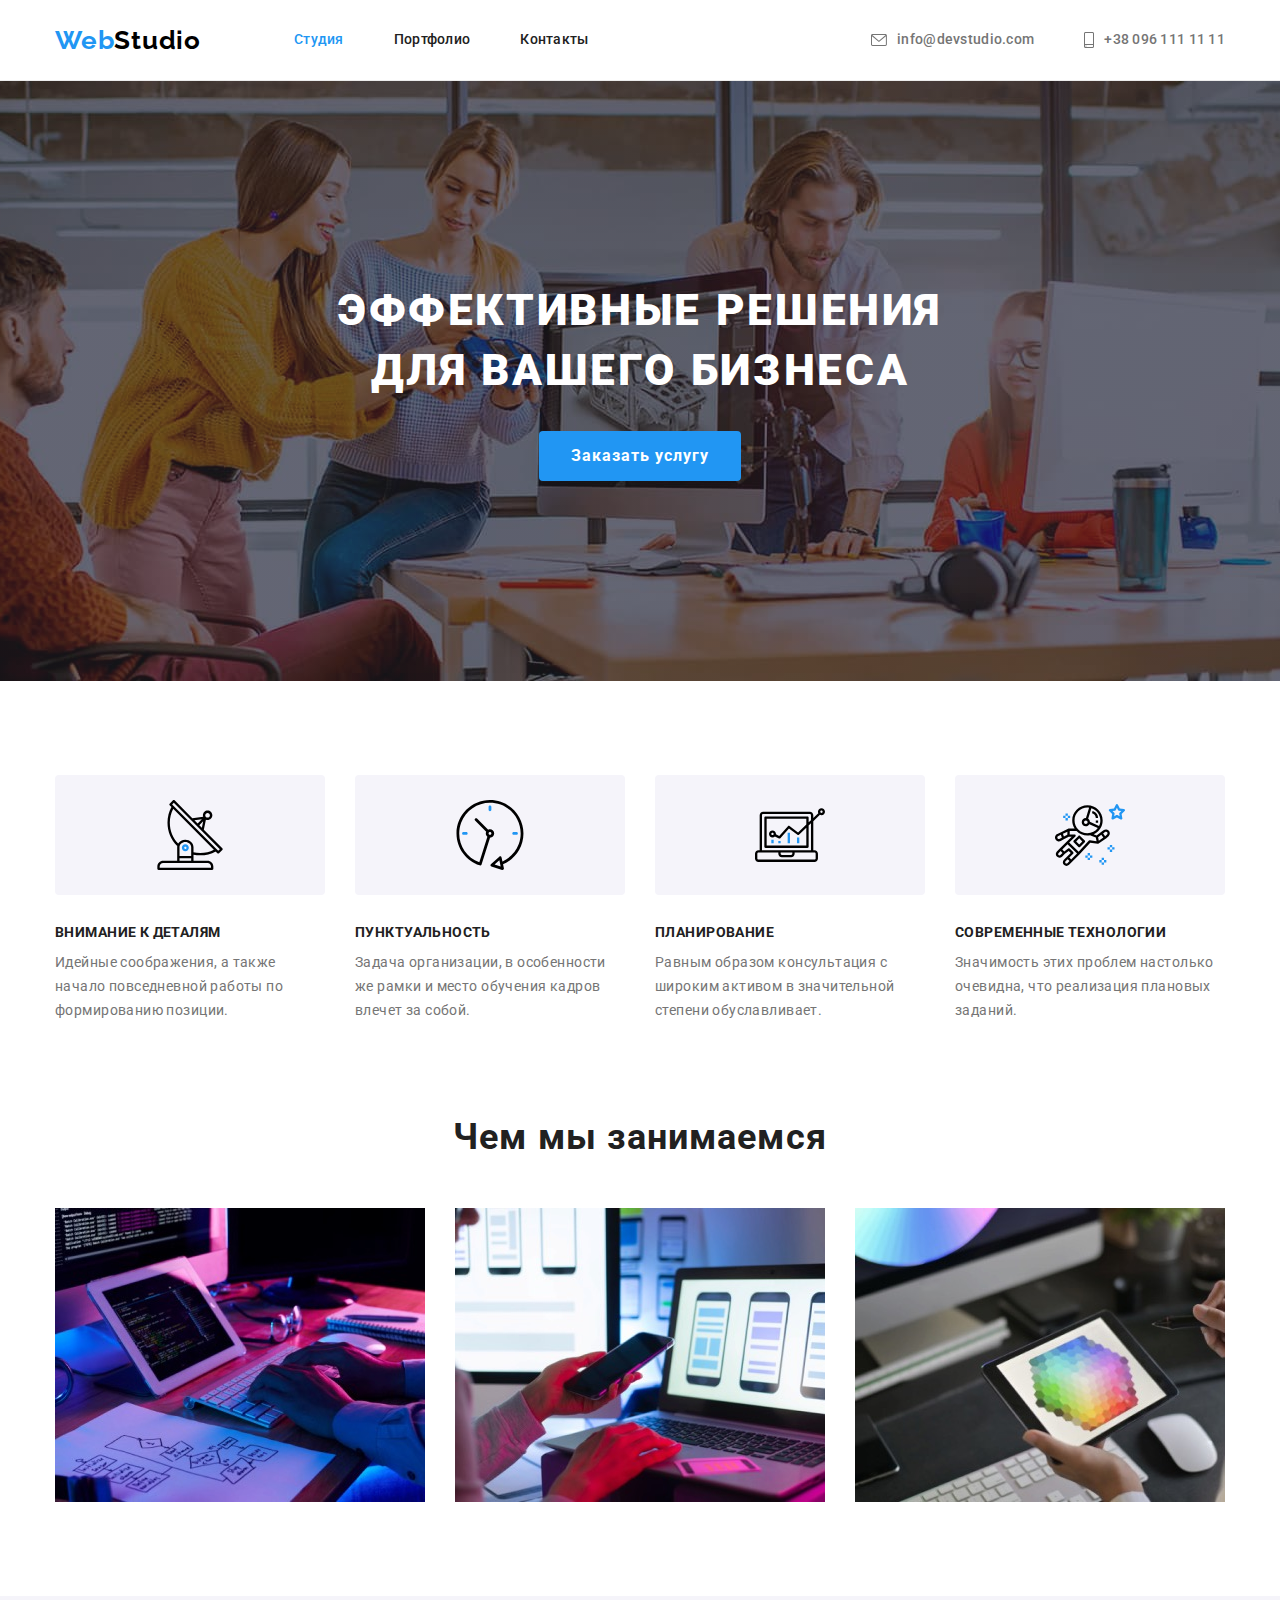
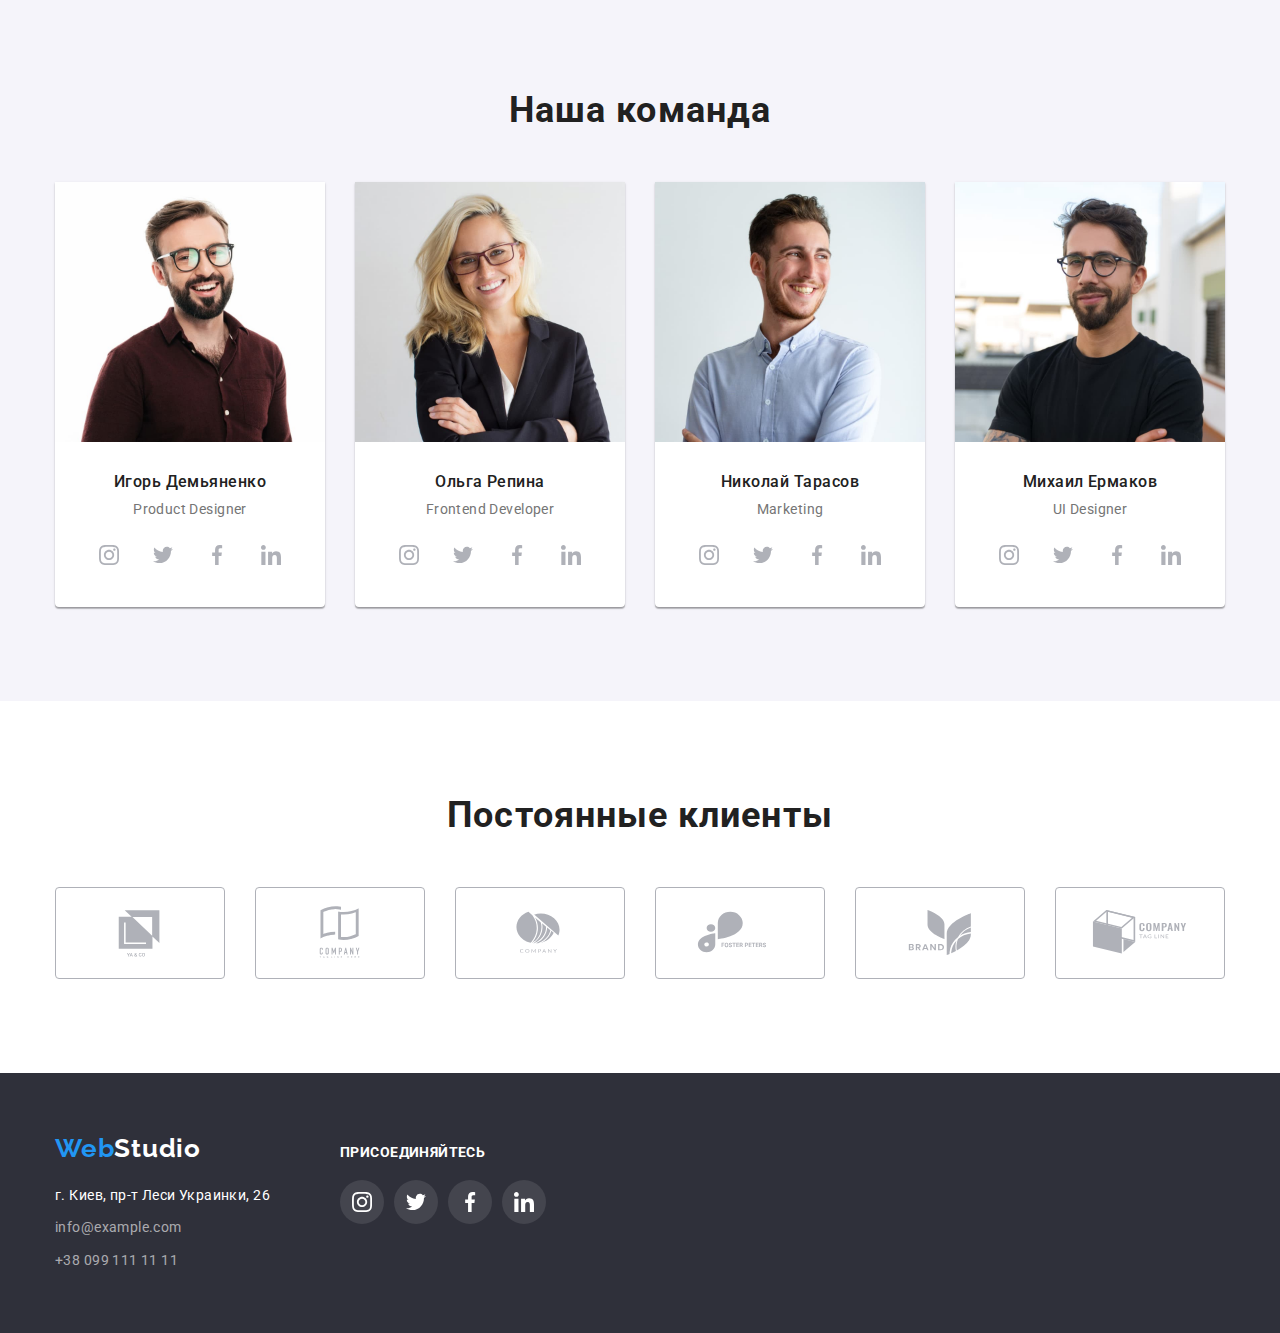
==== index.html @ 05c2cf65 "Initial commit" ====
<!DOCTYPE html>
<html lang="ru">
  <head>
    <meta charset="UTF-8" />
    <meta http-equiv="X-UA-Compatible" content="IE=edge" />
    <meta name="viewport" content="width=device-width, initial-scale=1.0" />
    <title>WebStudio</title>

    <!-- Fonts start -->
    <link
      href="https://fonts.googleapis.com/css2?family=Raleway:wght@700&family=Roboto:wght@400;500;700;900&display=swap"
      rel="stylesheet"
    />
    <!-- Fonts end -->

    <!-- Normalize styles start -->
    <link
      rel="stylesheet"
      href="https://cdn.jsdelivr.net/npm/modern-normalize@1.1.0/modern-normalize.min.css"
    />
    <!-- Normalize styles end -->

    <!-- Custom styles start -->
    <link rel="stylesheet" href="./css/styles.css" />
    <!-- custom styles end -->
  </head>

  <body>
    <!--Nav menu -->

    <header class="header-underline">
      <div class="container main-nav">
        <nav class="nav">
          <a href="./" class="logo link"> <span class="logo accent">Web</span>Studio</a>
          <ul class="menu">
            <li class="list">
              <a class="nav link current" href="./index.html"> Студия</a>
            </li>
            <li class="list">
              <a class="nav link" href="./portfolio.html">Портфолио</a>
            </li>
            <li class="list">
              <a class="nav link" href="">Контакты</a>
            </li>
          </ul>
        </nav>
        <ul class="contacts">
          <li class="list item">
            <a class="contact link" href="mailto:info@devstudio.com">
              <svg class="contact-btn-icon" width="16px" height="12px">
                <use href="./images/icons.svg#icon-envelope"></use>
              </svg>
              info@devstudio.com</a
            >
          </li>

          <li class="list item">
            <a class="contact link" href="tel:+380961111111">
              <svg class="contact-btn-icon" width="10px" height="16px">
                <use href="./images/icons.svg#icon-smartphone"></use>
              </svg>
              +38 096 111 11 11</a
            >
          </li>
        </ul>
      </div>
    </header>
    <main>
      <!-- Hero -->

      <section class="hero-section">
        <div class="container hero">
          <h1 class="hero-title">
            Эффективные решения
            <br />
            для вашего бизнеса
          </h1>
          <button class="button primary hero-btn" type="button">Заказать услугу</button>
        </div>
      </section>

      <!-- Testimonials -->

      <section class="section">
        <div class="container">
          <h2 class="visually-hidden">Преимущества</h2>
          <ul class="testimonials">
            <li class="list testimonial-item">
              <div class="testimonial-icon-wrap">
                <svg class="testimonial-icon" width="70" height="70">
                  <use href="./images/icons.svg#icon-antenna"></use>
                </svg>
              </div>
              <h3 class="section-subtitle testimonial">Внимание к деталям</h3>
              <p class="testimonial-text">
                Идейные соображения, а также начало повседневной работы по формированию позиции.
              </p>
            </li>
            <li class="list testimonial-item">
              <div class="testimonial-icon-wrap">
                <svg class="testimonial-icon" width="70" height="70">
                  <use href="./images/icons.svg#icon-clock"></use>
                </svg>
              </div>
              <h3 class="section-subtitle testimonial">Пунктуальность</h3>
              <p class="testimonial-text">
                Задача организации, в особенности же рамки и место обучения кадров влечет за собой.
              </p>
            </li>
            <li class="list testimonial-item">
              <div class="testimonial-icon-wrap">
                <svg class="testimonial-icon" width="70" height="70">
                  <use href="./images/icons.svg#icon-diagram"></use>
                </svg>
              </div>
              <h3 class="section-subtitle testimonial">Планирование</h3>
              <p class="testimonial-text">
                Равным образом консультация с широким активом в значительной степени обуславливает.
              </p>
            </li>
            <li class="list testimonial-item">
              <div class="testimonial-icon-wrap">
                <svg class="testimonial-icon" width="70" height="70">
                  <use href="./images/icons.svg#icon-astronaut"></use>
                </svg>
              </div>
              <h3 class="section-subtitle testimonial">Современные технологии</h3>
              <p class="testimonial-text">
                Значимость этих проблем настолько очевидна, что реализация плановых заданий.
              </p>
            </li>
          </ul>
        </div>
      </section>

      <!-- About -->

      <section class="section section-about">
        <div class="container">
          <h2 class="section-title">Чем мы занимаемся</h2>
          <ul class="about-grid">
            <li class="list item">
              <img src="./images/box_1.jpg" alt="Изображение" width="370" />
            </li>
            <li class="list item">
              <img src="./images/box_2.jpg" alt="Изображение" width="370" />
            </li>
            <li class="list item">
              <img src="./images/box_3.jpg" alt="Изображение" width="370" />
            </li>
          </ul>
        </div>
      </section>

      <!-- Our team -->

      <section class="section sec-bg team">
        <div class="container">
          <h2 class="section-title">Наша команда</h2>
          <ul class="team-grid">
            <li class="list team-card item">
              <img class="team-photo" src="./images/photo1.jpg" alt="Фото" width="270" />
              <div class="team-descr-wrap">
                <h3 class="section-subtitle team">Игорь Демьяненко</h3>
                <p class="team-descr">Product Designer</p>
                <ul class="team-icon-set">
                  <li class="team-social-item list">
                    <a class="team-social-link link" href="#">
                      <svg class="team-social-icon" width="20" height="20">
                        <use href="./images/icons.svg#icon-instagram"></use>
                      </svg>
                    </a>
                  </li>
                  <li class="team-social-item list">
                    <a class="team-social-link link" href="#">
                      <svg class="team-social-icon" width="20" height="20">
                        <use href="./images/icons.svg#icon-twitter"></use>
                      </svg>
                    </a>
                  </li>
                  <li class="team-social-item list">
                    <a class="team-social-link link" href="#">
                      <svg class="team-social-icon" width="20" height="20">
                        <use href="./images/icons.svg#icon-facebook"></use>
                      </svg>
                    </a>
                  </li>
                  <li class="team-social-item list">
                    <a class="team-social-link link" href="#">
                      <svg class="team-social-icon" width="20" height="20">
                        <use href="./images/icons.svg#icon-linkedin"></use>
                      </svg>
                    </a>
                  </li>
                </ul>
              </div>
            </li>
            <li class="list team-card item">
              <img class="team-photo" src="./images/photo2.jpg" alt="Фото" width="270" />
              <div class="team-descr-wrap">
                <h3 class="section-subtitle team">Ольга Репина</h3>
                <p class="team-descr">Frontend Developer</p>
                <ul class="team-icon-set">
                  <li class="team-social-item list">
                    <a class="team-social-link link" href="#">
                      <svg class="team-social-icon" width="20" height="20">
                        <use href="./images/icons.svg#icon-instagram"></use>
                      </svg>
                    </a>
                  </li>
                  <li class="team-social-item list">
                    <a class="team-social-link link" href="#">
                      <svg class="team-social-icon" width="20" height="20">
                        <use href="./images/icons.svg#icon-twitter"></use>
                      </svg>
                    </a>
                  </li>
                  <li class="team-social-item list">
                    <a class="team-social-link link" href="#">
                      <svg class="team-social-icon" width="20" height="20">
                        <use href="./images/icons.svg#icon-facebook"></use>
                      </svg>
                    </a>
                  </li>
                  <li class="team-social-item list">
                    <a class="team-social-link link" href="#">
                      <svg class="team-social-icon" width="20" height="20">
                        <use href="./images/icons.svg#icon-linkedin"></use>
                      </svg>
                    </a>
                  </li>
                </ul>
              </div>
            </li>
            <li class="list team-card item">
              <img class="team-photo" src="./images/photo3.jpg" alt="Фото" width="270" />
              <div class="team-descr-wrap">
                <h3 class="section-subtitle team">Николай Тарасов</h3>
                <p class="team-descr">Marketing</p>
                <ul class="team-icon-set">
                  <li class="team-social-item list">
                    <a class="team-social-link link" href="#">
                      <svg class="team-social-icon" width="20" height="20">
                        <use href="./images/icons.svg#icon-instagram"></use>
                      </svg>
                    </a>
                  </li>
                  <li class="team-social-item list">
                    <a class="team-social-link link" href="#">
                      <svg class="team-social-icon" width="20" height="20">
                        <use href="./images/icons.svg#icon-twitter"></use>
                      </svg>
                    </a>
                  </li>
                  <li class="team-social-item list">
                    <a class="team-social-link link" href="#">
                      <svg class="team-social-icon" width="20" height="20">
                        <use href="./images/icons.svg#icon-facebook"></use>
                      </svg>
                    </a>
                  </li>
                  <li class="team-social-item list">
                    <a class="team-social-link link" href="#">
                      <svg class="team-social-icon" width="20" height="20">
                        <use href="./images/icons.svg#icon-linkedin"></use>
                      </svg>
                    </a>
                  </li>
                </ul>
              </div>
            </li>
            <li class="list team-card item">
              <img class="team-photo" src="./images/photo4.jpg" alt="Фото" width="270" />
              <div class="team-descr-wrap">
                <h3 class="section-subtitle team">Михаил Ермаков</h3>
                <p class="team-descr">UI Designer</p>
                <ul class="team-icon-set">
                  <li class="team-social-item list">
                    <a class="team-social-link link" href="#">
                      <svg class="team-social-icon" width="20" height="20">
                        <use href="./images/icons.svg#icon-instagram"></use>
                      </svg>
                    </a>
                  </li>
                  <li class="team-social-item list">
                    <a class="team-social-link link" href="#">
                      <svg class="team-social-icon" width="20" height="20">
                        <use href="./images/icons.svg#icon-twitter"></use>
                      </svg>
                    </a>
                  </li>
                  <li class="team-social-item list">
                    <a class="team-social-link link" href="#">
                      <svg class="team-social-icon" width="20" height="20">
                        <use href="./images/icons.svg#icon-facebook"></use>
                      </svg>
                    </a>
                  </li>
                  <li class="team-social-item list">
                    <a class="team-social-link link" href="#">
                      <svg class="team-social-icon" width="20" height="20">
                        <use href="./images/icons.svg#icon-linkedin"></use>
                      </svg>
                    </a>
                  </li>
                </ul>
              </div>
            </li>
          </ul>
        </div>
      </section>
      <!-- Clients -->

      <section class="section">
        <div class="container">
          <h2 class="section-title">Постоянные клиенты</h2>
          <!-- <div class="clients-icon-set"> -->
          <ul class="clients-icon-set">
            <li class="client-card list">
              <a href="" class="client-card-link">
                <svg class="client-icon" width="106" height="60">
                  <use href="./images/icons.svg#icon-logo1"></use>
                </svg>
              </a>
            </li>
            <li class="client-card list">
              <a href="" class="client-card-link">
                <svg class="client-icon" width="106" height="60">
                  <use href="./images/icons.svg#icon-logo2"></use>
                </svg>
              </a>
            </li>
            <li class="client-card list">
              <a href="" class="client-card-link">
                <svg class="client-icon" width="106" height="60">
                  <use href="./images/icons.svg#icon-logo3"></use>
                </svg>
              </a>
            </li>
            <li class="client-card list">
              <a href="" class="client-card-link">
                <svg class="client-icon" width="106" height="60">
                  <use href="./images/icons.svg#icon-logo4"></use>
                </svg>
              </a>
            </li>
            <li class="client-card list">
              <a href="" class="client-card-link">
                <svg class="client-icon" width="106" height="60">
                  <use href="./images/icons.svg#icon-logo5"></use>
                </svg>
              </a>
            </li>
            <li class="client-card list">
              <a href="" class="client-card-link">
                <svg class="client-icon" width="106" height="60">
                  <use href="./images/icons.svg#icon-logo6"></use>
                </svg>
              </a>
            </li>
          </ul>
          <!-- </div> -->
        </div>
      </section>
    </main>

    <!-- Footer -->

    <footer class="footer">
      <div class="container">
        <div class="footer-wrap">
          <div class="footer-logo-column">
            <a class="logo-footer link" href="./"> <span class="logo accent">Web</span>Studio </a>
            <div>
              <address class="address">г. Киев, пр-т Леси Украинки, 26</address>
              <address>
                <a class="footer-contact link" href="mailto:info@example.com">info@example.com</a>
                <a class="footer-contact link" href="tel:+380991111111">+38 099 111 11 11</a>
              </address>
            </div>
          </div>
          <div>
            <h2 class="social-icon-title">присоединяйтесь</h2>
            <ul class="footer-social-icon-set">
              <li class="footer-social-item list">
                <a class="footer-social-link link" href="">
                  <svg class="footer-social-icon" width="20" height="20">
                    <use href="./images/icons.svg#icon-instagram"></use>
                  </svg>
                </a>
              </li>
              <li class="footer-social-item list">
                <a class="footer-social-link link" href="">
                  <svg class="footer-social-icon" width="20" height="20">
                    <use href="./images/icons.svg#icon-twitter"></use>
                  </svg>
                </a>
              </li>
              <li class="footer-social-item list">
                <a class="footer-social-link link" href="">
                  <svg class="footer-social-icon" width="20" height="20">
                    <use href="./images/icons.svg#icon-facebook"></use>
                  </svg>
                </a>
              </li>
              <li class="footer-social-item list">
                <a class="footer-social-link link" href="">
                  <svg class="footer-social-icon" width="20" height="20">
                    <use href="./images/icons.svg#icon-linkedin"></use>
                  </svg>
                </a>
              </li>
            </ul>
          </div>
        </div>
      </div>
    </footer>
  </body>
</html>
---- css/styles.css ----
/* Палитра шпаргалка

Основной цвет фона #FFFFFF
Дополнительный цвет фона #F5F4FA
Цвет футера #2F303A
Основной цвет текста #757575
Цвет заголовков #212121
Акцентный цвет #2196F3
Белый цвет текста #FFFFFF
Белый цвет с прозрачностью rgba(255, 255, 255, 0.6) 
Радиус скругления углов 4px

Fonts
font-family: 'Raleway';
font-style: normal;
font-weight: 700;

font-family: 'Roboto';
font-style: normal;
font-weight: 400;
font-weight: 500;
font-weight: 700;
font-weight: 900;
 */

:root {
  --main-bg-color: #ffffff;
  --add-bg-color: #f5f4fa;
  --main-text-color: #757575;
  --title-color: #212121;
  --accent-color: #2196f3;
  --white-text-color: #ffffff;
  --white-transparent-text-color: rgba(255, 255, 255, 0.6);
  --border-radius: 4px;
  --footer-bg-color: #2f303a;
  --hero-btn-cl: #188ce8;
  --black-logo-color: #000000;
  --header-underline-cl: #ececec;
  --border-card-cl: #eeeeee;
  --border-client-cl: #afb1b8;
}

/* RESET Start */

h1,
h2,
h3,
h4,
h5,
h6 {
  margin: 0;
  padding: 0;
}

p {
  margin: 0;
  padding: 0;
}

ul {
  margin: 0;
  padding: 0;
}

img {
  display: block;
  max-width: 100%;
  height: auto;
}

/* RESET end */

/* COMMON STYLES start*/

body {
  background-color: var(--main-bg-color);
  color: var(--main-text-color);
  font-family: Roboto, sans-serif;
  font-style: normal;
  font-size: 14px;
  letter-spacing: 0.03em;
}

.list {
  list-style: none;
}

.link {
  text-decoration: none;
}

.section {
  padding: 94px 0 94px 0;
}

.container {
  width: 1200px;
  padding-left: 15px;
  padding-right: 15px;
  margin-left: auto;
  margin-right: auto;
  /* outline: 2px solid teal; */
}

.button {
  font-family: inherit;
  border-radius: var(--border-radius);
  cursor: pointer;
  font-weight: 700;
  font-size: 16px;
  line-height: 1.88;
  letter-spacing: 0.06em;
}

.button.primary {
  background-color: var(--accent-color);
  color: var(--white-text-color);
  border: none;
  padding: 10px 32px 10px 32px;
}

.button.secondary {
  background-color: var(--main-bg-color);
  color: var(--accent-color);
  border-color: var(--accent-color);
}

.section-title {
  margin-bottom: 50px;

  color: var(--title-color);
  font-weight: 700;
  font-size: 36px;
  line-height: 1.17x;
  text-align: center;
  letter-spacing: 0.03em;
}

.section-subtitle {
  color: var(--title-color);
  font-weight: 700;
  font-size: 14px;
  line-height: 1.14;
  letter-spacing: 0.03em;
}

.visually-hidden {
  position: absolute;
  width: 1px;
  height: 1px;
  margin: -1px;
  border: 0;
  padding: 0;
  white-space: nowrap;
  clip-path: inset(100%);
  clip: rect(0 0 0 0);
  overflow: hidden;
}

/* COMMON STYLES end*/

/* NAV MENU  start */

.header-underline {
  border-bottom: 1px solid var(--header-underline-cl);
}

.main-nav {
  display: flex;
  align-items: center;
}

.logo {
  color: var(--black-logo-color);
  font-family: 'Raleway';
  font-style: normal;
  font-weight: 700;
  font-size: 26px;
  line-height: 1.19;
  letter-spacing: 0.03em;
}

.logo.accent {
  color: var(--accent-color);
}

.logo-footer {
  color: var(--white-text-color);
  font-family: 'Raleway';
  font-style: normal;
  font-weight: 700;
  font-size: 26px;
  line-height: 1.19;
  letter-spacing: 0.03em;
}

.nav {
  display: flex;
  align-items: center;
}

.menu {
  display: flex;
  margin: 0;
  padding-inline-start: 0;
  margin-left: 93px;
}

.nav.link {
  color: var(--title-color);
  font-weight: 500;
  font-size: 14px;
  line-height: 1.14;
  letter-spacing: 0.02em;
}

.link.current {
  color: var(--accent-color);
}

.menu .list:not(:last-child) {
  margin-right: 50px;
}

.nav.link {
  display: block;
  padding-top: 32px;
  padding-bottom: 32px;
}

.nav.link:hover,
.nav.link:focus {
  color: var(--accent-color);
}

.contacts {
  display: flex;
  margin-left: auto;

  font-weight: 500;
  font-size: 14px;
  line-height: 1.14;
  letter-spacing: 0.02em;
}

.contacts .list + .list {
  margin-left: 50px;
}

.contact {
  display: flex;
  align-items: center;
  color: var(--main-text-color);
}

.contact-btn-icon {
  margin-right: 10px;
  fill: currentColor;
}

.contact:hover,
.contact:focus {
  color: var(--accent-color);
}

.contact:hover .contact-btn-icon,
.contact:focus .contact-btn-icon {
  fill: var(--accent-color);
}

/* NAV MENU  end */

/*HERO start */

.hero-section {
  padding: 200px 0;
  max-width: 1600px;
  height: 600px;
  margin-left: auto;
  margin-right: auto;
  background-color: var(--main-text-color);
  background-image: linear-gradient(to right, rgba(47, 48, 58, 0.4), rgba(47, 48, 58, 0.4)),
    url('../images/bg-img.jpg');
  background-repeat: no-repeat;
  background-position: center;
  background-size: cover;
}

.container.hero {
  text-align: center;
}

.hero-title {
  margin-top: 0;
  margin-bottom: 30px;

  color: var(--white-text-color);
  font-weight: 900;
  font-size: 44px;
  line-height: 1.36;
  text-align: center;
  letter-spacing: 0.06em;
  text-transform: uppercase;
}

.hero-btn:hover,
.hero-btn:focus {
  background-color: var(--hero-btn-cl);
}

/*HERO end */

/* TESTIMONIALS start*/
.testimonials {
  display: flex;
  margin-right: -30px;
}

.testimonial-item {
  flex-basis: calc(100% / 4 - 30px);
}

.testimonial-item:not(:last-child) {
  margin-right: 30px;
}

.testimonial-icon-wrap {
  display: flex;
  align-items: center;
  height: 120px;
  margin-bottom: 30px;
  background-color: var(--add-bg-color);
  border-radius: var(--border-radius);
}

.testimonial-icon {
  width: 270px;
}

.section-subtitle.testimonial {
  margin-bottom: 10px;
  text-transform: uppercase;
}

.testimonial-text {
  line-height: 1.71;
}

/* TESTIMONIALS end*/

/* ABOUT start*/

.section-about {
  padding-top: 0;
}

.about-grid {
  display: flex;
}

.about-grid .item:not(:last-child) {
  margin-right: 30px;
}
/* ABOUT end*/

/* OUR TEAM tart*/

.team-grid {
  display: flex;
  justify-content: space-between;
}

.sec-bg {
  background-color: var(--add-bg-color);
}

.team-card {
  background-color: var(--main-bg-color);
  box-shadow: 0px 1px 3px rgba(0, 0, 0, 0.12), 0px 1px 1px rgba(0, 0, 0, 0.14),
    0px 2px 1px rgba(0, 0, 0, 0.2);
  border-radius: 0px 0px 4px 4px;
}

.section-subtitle.team {
  margin-bottom: 10px;

  font-weight: 500;
  font-size: 16px;
  line-height: 1.19;
  text-align: center;
  letter-spacing: 0.03em;
}

.team-descr {
  line-height: 1.19;
  text-align: center;
  margin-bottom: 16px;
}

.team-descr-wrap {
  padding-top: 30px;
  padding-bottom: 30px;
}

.team-icon-set {
  display: flex;
  flex-direction: row;
  justify-content: center;
}

.team-social-link {
  display: flex;
  align-items: center;
  justify-content: center;
  align-items: center;

  width: 44px;
  height: 44px;

  border-radius: 50%;
  color: #afb1b8;
}

.team-social-item:not(:last-child) {
  margin-right: 10px;
}

.team-social-link:hover,
.team-social-link:focus {
  background-color: var(--accent-color);
}

.team-social-icon {
  fill: currentColor;
}

.team-social-link:hover .team-social-icon,
.team-social-link:focus .team-social-icon {
  fill: var(--white-text-color);
}

/* OUR TEAM end*/

/* CLIENTS start */

.clients-icon-set {
  display: flex;
  flex-direction: row;
}

.client-card-link {
  display: flex;
  width: 170px;
  height: 92px;
  align-items: center;
  justify-content: center;
  /* padding: 16px 32px; */
  border: 1px solid var(--border-client-cl);
  border-radius: var(--border-radius);
  color: #afb1b8;
}

.client-card-link:hover,
.client-card-link:focus {
  border: 1px solid var(--accent-color);
}

.client-card:not(:last-child) {
  margin-right: 30px;
}

.client-icon {
  fill: currentColor;
}

.client-card:hover .client-icon,
.client-card:focus .client-icon {
  fill: var(--accent-color);
}

/* CLIENTS end */

/* FOOTER  start*/

.footer {
  background-color: var(--footer-bg-color);
  padding-top: 60px;
  padding-bottom: 60px;
}

.footer-wrap {
  display: flex;
  flex-direction: row;
  align-items: baseline;
}

.footer-logo-column {
  margin-right: 70px;
}

.logo-footer {
  display: inline-block;
  margin-bottom: 20px;

  color: var(--white-text-color);
  font-family: 'Raleway';
  font-style: normal;
  font-weight: 700;
  font-size: 26px;
  line-height: 1.19;
  letter-spacing: 0.03em;
}

.address {
  margin-bottom: 9px;

  color: var(--white-text-color);
  font-style: normal;
  font-weight: 400;
  font-size: 14px;
  line-height: 1.71;
  letter-spacing: 0.03em;
}

.footer-contact {
  display: block;
  color: var(--white-transparent-text-color);

  font-style: normal;
  line-height: 1.71;
  letter-spacing: 0.03em;
}

.footer-contact:not(:last-child) {
  margin-bottom: 9px;
}

.social-icon-title {
  margin-bottom: 20px;
  text-transform: uppercase;
  color: var(--white-text-color);
  font-weight: 700;
  font-size: 14px;
  line-height: 16px;
  letter-spacing: 0.03em;
}

.footer-social-icon-set {
  display: flex;
  flex-direction: row;
}

.footer-social-link {
  display: flex;
  align-items: center;
  justify-content: center;

  width: 44px;
  height: 44px;
  color: var(--white-text-color);
  border-radius: 50%;
  background-color: rgba(255, 255, 255, 0.1);
}

.footer-social-item:not(:last-child) {
  margin-right: 10px;
}

.footer-social-icon {
  fill: var(--white-text-color);
}

.footer-social-link:hover,
.footer-social-link:focus {
  background-color: var(--accent-color);
}
/* FOOTER  end */

/* 
|===========|
| PORTFOLIO |
|===========|
*/

/* FILTER start*/

.filter {
  display: flex;
  justify-content: center;
  margin-bottom: 50px;
}

.button-filter {
  padding: 6px 22px 6px 22px;
  background-color: var(--add-bg-color);
  color: var(--title-color);
  border: none;
  font-weight: 500;
  font-size: 16px;
  line-height: 1.62;
  text-align: center;
  letter-spacing: 0.03em;
  cursor: pointer;
  border-radius: var(--border-radius);
}

.button-filter:hover,
.button-filter:focus {
  background-color: var(--accent-color);
  color: var(--white-text-color);
  box-shadow: 0px 4px 4px rgba(0, 0, 0, 0.25);
}

.filter .item:not(:last-child) {
  margin-right: 8px;
}

.works {
  display: flex;
  flex-wrap: wrap;
}

.works .item {
  cursor: pointer;
}

.works .item:hover,
.works .item:focus {
  box-shadow: 0px 1px 1px rgba(0, 0, 0, 0.12), 0px 4px 4px rgba(0, 0, 0, 0.06),
    1px 4px 6px rgba(0, 0, 0, 0.16);
}

.works .item:not(:nth-child(3n)) {
  margin-right: 30px;
}

.works .item:not(:nth-last-child(-n + 3)) {
  margin-bottom: 30px;
}

.section-subtitle.work {
  margin-bottom: 4px;
  font-size: 18px;
  line-height: 2;
  letter-spacing: 0.06em;
}

.work + p {
  font-size: 16px;
  line-height: 1.88;
}

.item-desr-wrap {
  padding: 20px 24px;
  border: 1px solid var(--border-card-cl);
  border-top: none;
}

/* FILTER end*/
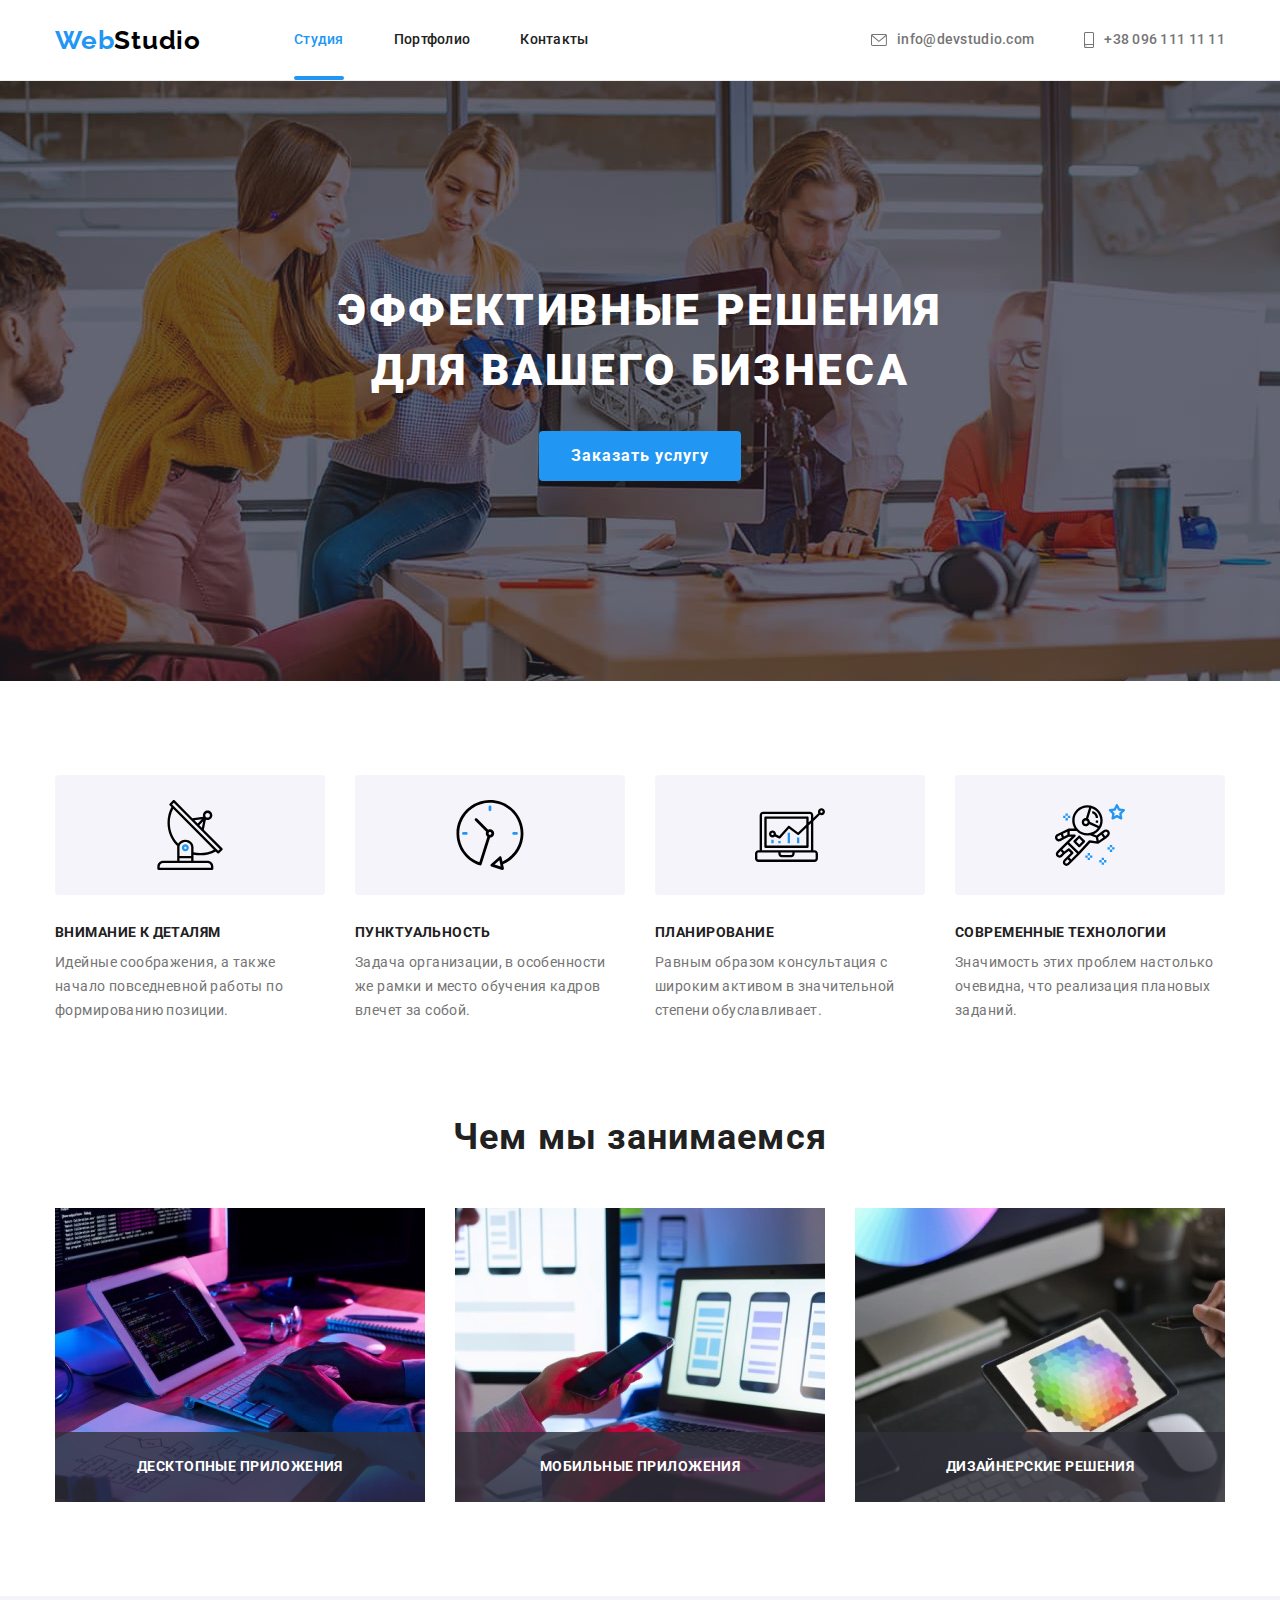
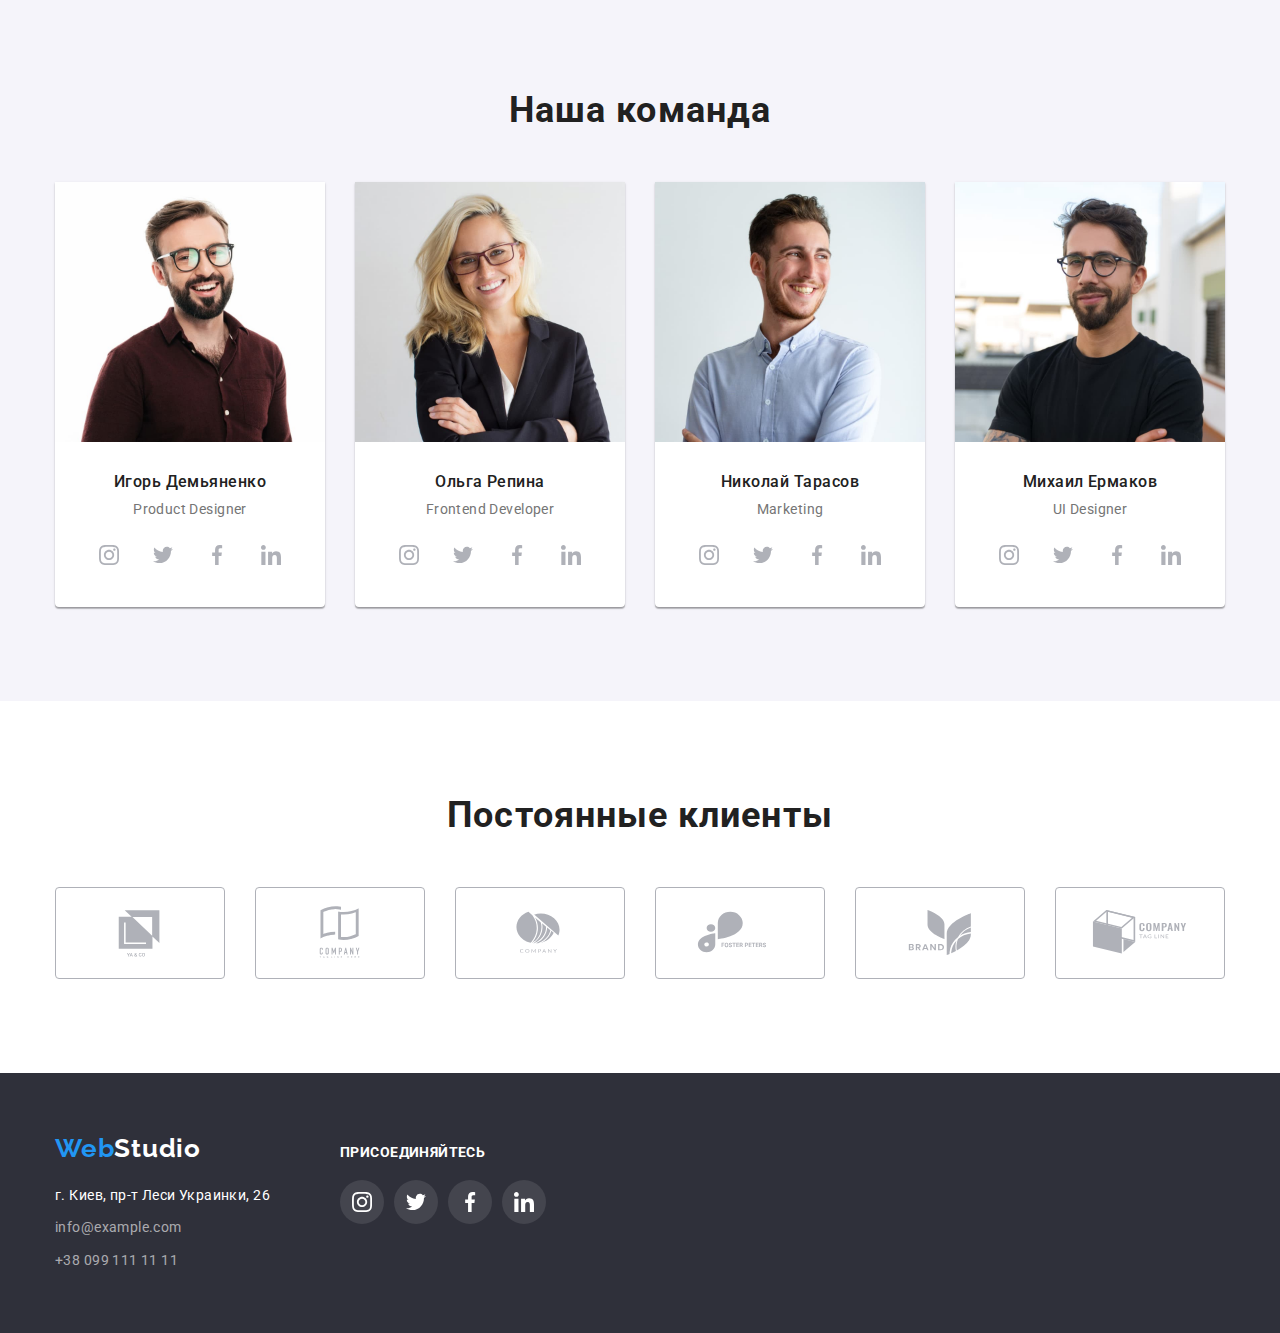
==== commit 8fd96e6b: "add modal and animation" ====
--- a/index.html
+++ b/index.html
@@ -75,7 +75,9 @@
             <br />
             для вашего бизнеса
           </h1>
-          <button class="button primary hero-btn" type="button">Заказать услугу</button>
+          <button data-modal-open class="button primary hero-btn" type="button">
+            Заказать услугу
+          </button>
         </div>
       </section>
 
@@ -140,13 +142,22 @@
           <h2 class="section-title">Чем мы занимаемся</h2>
           <ul class="about-grid">
             <li class="list item">
-              <img src="./images/box_1.jpg" alt="Изображение" width="370" />
+              <div class="thumb">
+                <img src="./images/box_1.jpg" alt="Изображение" width="370" />
+                <p class="about-label">Десктопные приложения</p>
+              </div>
             </li>
             <li class="list item">
-              <img src="./images/box_2.jpg" alt="Изображение" width="370" />
+              <div class="thumb">
+                <img src="./images/box_2.jpg" alt="Изображение" width="370" />
+                <p class="about-label">Мобильные приложения</p>
+              </div>
             </li>
             <li class="list item">
-              <img src="./images/box_3.jpg" alt="Изображение" width="370" />
+              <div class="thumb">
+                <img src="./images/box_3.jpg" alt="Изображение" width="370" />
+                <p class="about-label">Дизайнерские решения</p>
+              </div>
             </li>
           </ul>
         </div>
@@ -415,5 +426,19 @@
         </div>
       </div>
     </footer>
+    <!-- Modal -->
+    <div data-modal class="backdrop is-hidden">
+      <div class="modal">
+        <button data-modal-close type="button" class="close-btn">X</button>
+        <svg class="close-btn" width="18" height="18">
+          <use href="./images/close-black.svg"></use>
+        </svg>
+      </div>
+    </div>
+
+
+    <script src="modal.js"></script>
+  
+    </script>
   </body>
 </html>
--- a/css/styles.css
+++ b/css/styles.css
@@ -218,6 +218,22 @@
   color: var(--accent-color);
 }
 
+.menu > .list {
+  position: relative;
+}
+
+.current::after {
+  content: '';
+  display: inline-block;
+  width: 100%;
+  height: 4px;
+  background-color: var(--accent-color);
+  border-radius: 2px;
+  position: absolute;
+  bottom: 0;
+  left: 0;
+}
+
 .menu .list:not(:last-child) {
   margin-right: 50px;
 }
@@ -226,6 +242,10 @@
   display: block;
   padding-top: 32px;
   padding-bottom: 32px;
+
+  transition-property: color;
+  transition-duration: 250ms;
+  transition-timing-function: cubic-bezier(0.4, 0, 0.2, 1);
 }
 
 .nav.link:hover,
@@ -251,11 +271,19 @@
   display: flex;
   align-items: center;
   color: var(--main-text-color);
+
+  transition-property: color;
+  transition-duration: 250ms;
+  transition-timing-function: cubic-bezier(0.4, 0, 0.2, 1);
 }
 
 .contact-btn-icon {
   margin-right: 10px;
   fill: currentColor;
+
+  transition-property: color;
+  transition-duration: 250ms;
+  transition-timing-function: cubic-bezier(0.4, 0, 0.2, 1);
 }
 
 .contact:hover,
@@ -303,6 +331,12 @@
   text-transform: uppercase;
 }
 
+.hero-btn {
+  transition-property: background-color;
+  transition-duration: 250ms;
+  transition-timing-function: cubic-bezier(0.4, 0, 0.2, 1);
+}
+
 .hero-btn:hover,
 .hero-btn:focus {
   background-color: var(--hero-btn-cl);
@@ -361,6 +395,30 @@
 .about-grid .item:not(:last-child) {
   margin-right: 30px;
 }
+
+.thumb {
+  position: relative;
+}
+
+.about-label {
+  display: flex;
+  align-items: center;
+  justify-content: center;
+  position: absolute;
+  bottom: 0;
+  right: 0;
+
+  width: 100%;
+  height: 70px;
+  background-color: rgba(47, 48, 58, 0.8);
+  color: var(--white-text-color);
+  font-weight: 700;
+  font-size: 14px;
+  line-height: 1.14;
+  letter-spacing: 0.03em;
+  text-transform: uppercase;
+}
+
 /* ABOUT end*/
 
 /* OUR TEAM tart*/
@@ -419,6 +477,10 @@
 
   border-radius: 50%;
   color: #afb1b8;
+
+  transition-property: background-color;
+  transition-duration: 250ms;
+  transition-timing-function: cubic-bezier(0.4, 0, 0.2, 1);
 }
 
 .team-social-item:not(:last-child) {
@@ -432,6 +494,10 @@
 
 .team-social-icon {
   fill: currentColor;
+
+  transition-property: fill;
+  transition-duration: 250ms;
+  transition-timing-function: cubic-bezier(0.4, 0, 0.2, 1);
 }
 
 .team-social-link:hover .team-social-icon,
@@ -458,6 +524,10 @@
   border: 1px solid var(--border-client-cl);
   border-radius: var(--border-radius);
   color: #afb1b8;
+
+  transition-property: border;
+  transition-duration: 250ms;
+  transition-timing-function: cubic-bezier(0.4, 0, 0.2, 1);
 }
 
 .client-card-link:hover,
@@ -471,6 +541,10 @@
 
 .client-icon {
   fill: currentColor;
+
+  transition-property: fill;
+  transition-duration: 250ms;
+  transition-timing-function: cubic-bezier(0.4, 0, 0.2, 1);
 }
 
 .client-card:hover .client-icon,
@@ -560,6 +634,10 @@
   color: var(--white-text-color);
   border-radius: 50%;
   background-color: rgba(255, 255, 255, 0.1);
+
+  transition-property: background-color;
+  transition-duration: 250ms;
+  transition-timing-function: cubic-bezier(0.4, 0, 0.2, 1);
 }
 
 .footer-social-item:not(:last-child) {
@@ -602,6 +680,10 @@
   letter-spacing: 0.03em;
   cursor: pointer;
   border-radius: var(--border-radius);
+
+  transition-property: background-color, color, box-shadow;
+  transition-duration: 250ms;
+  transition-timing-function: cubic-bezier(0.4, 0, 0.2, 1);
 }
 
 .button-filter:hover,
@@ -622,6 +704,10 @@
 
 .works .item {
   cursor: pointer;
+
+  transition-property: box-shadow;
+  transition-duration: 250ms;
+  transition-timing-function: cubic-bezier(0.4, 0, 0.2, 1);
 }
 
 .works .item:hover,
@@ -656,4 +742,79 @@
   border-top: none;
 }
 
+.work-thumb {
+  position: relative;
+  overflow: hidden;
+}
+
+.work-label {
+  display: flex;
+  align-items: center;
+  justify-content: center;
+  position: absolute;
+  bottom: 0;
+  right: 0;
+
+  transform: translateY(100%);
+
+  width: 100%;
+  height: 100%;
+  padding: 63px 24px;
+  background-color: rgba(33, 150, 243, 0.9);
+
+  font-size: 18px;
+  line-height: 1.56;
+  letter-spacing: 0.03em;
+
+  color: #ffffff;
+
+  transition-property: transform;
+  transition-duration: 250ms;
+  transition-timing-function: cubic-bezier(0.4, 0, 0.2, 1);
+}
+
+.works .item:hover .work-label {
+  transform: translateY(0);
+}
+
 /* FILTER end*/
+
+/* 
+|===========|
+| MODAL     |
+|===========|
+*/
+
+.backdrop {
+  position: fixed;
+  top: 0;
+  left: 0;
+  width: 100vw;
+  height: 100vh;
+
+  background: rgba(0, 0, 0, 0.2);
+}
+
+.backdrop.is-hidden {
+  opacity: 0;
+  pointer-events: none;
+}
+
+.modal {
+  position: absolute;
+  top: 50%;
+  left: 50%;
+  transform: translate(-50%, -50%);
+
+  width: 528px;
+  height: 581px;
+  padding: 8px;
+
+  background: var(--main-bg-color);
+}
+
+.close-btn {
+  display: block;
+  margin-left: auto;
+  fill: currentColor;
+}
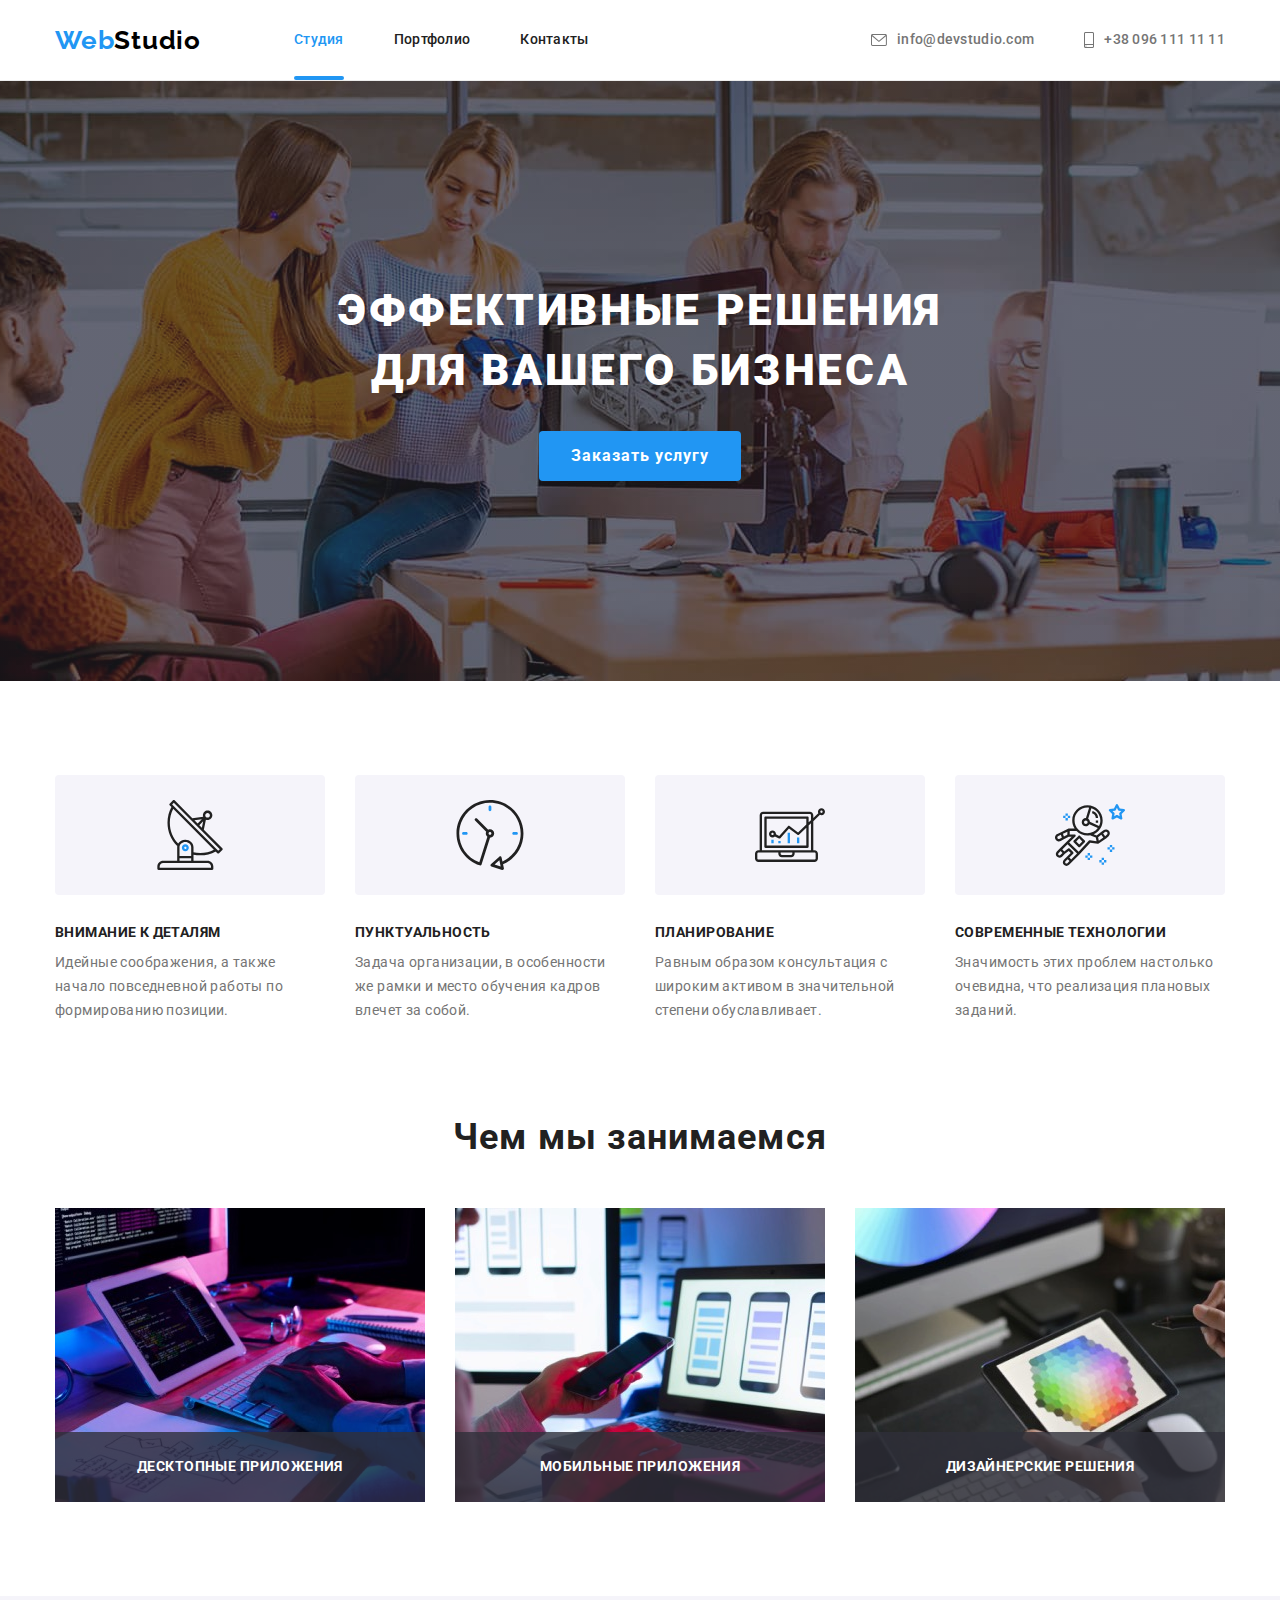
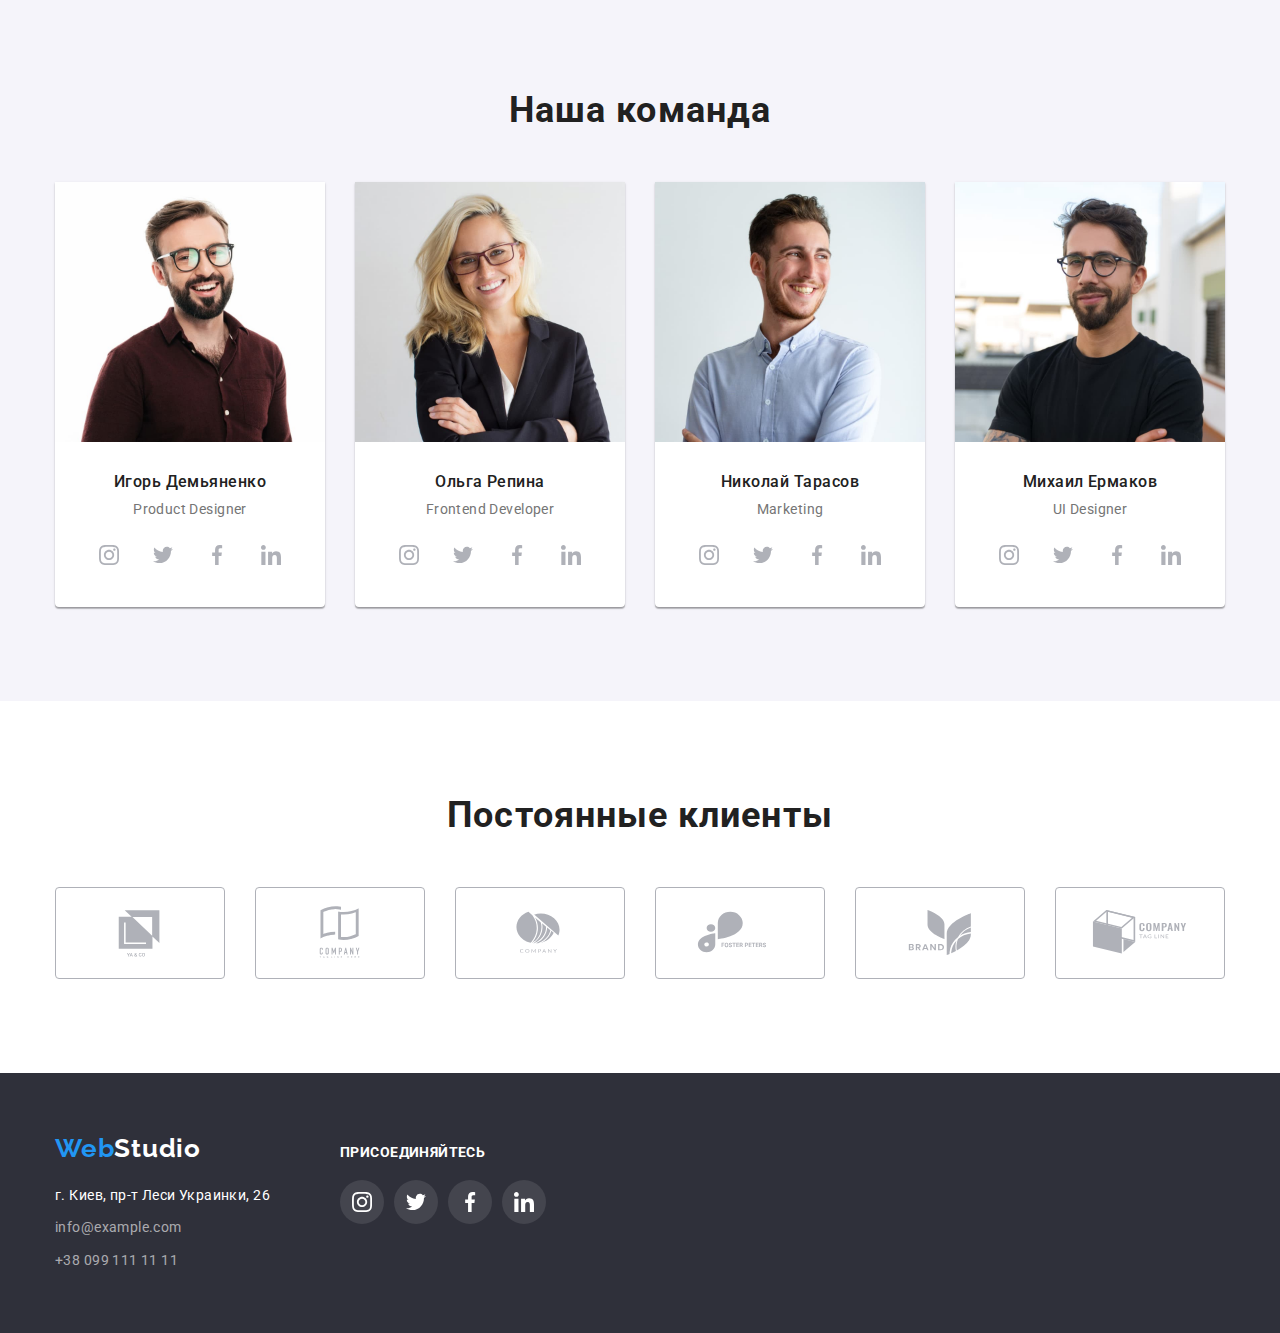
==== commit e5ebd247: "Add animation and modal window" ====
--- a/index.html
+++ b/index.html
@@ -325,7 +325,6 @@
       <section class="section">
         <div class="container">
           <h2 class="section-title">Постоянные клиенты</h2>
-          <!-- <div class="clients-icon-set"> -->
           <ul class="clients-icon-set">
             <li class="client-card list">
               <a href="" class="client-card-link">
@@ -370,7 +369,6 @@
               </a>
             </li>
           </ul>
-          <!-- </div> -->
         </div>
       </section>
     </main>
@@ -429,16 +427,12 @@
     <!-- Modal -->
     <div data-modal class="backdrop is-hidden">
       <div class="modal">
-        <button data-modal-close type="button" class="close-btn">X</button>
-        <svg class="close-btn" width="18" height="18">
-          <use href="./images/close-black.svg"></use>
+        <svg data-modal-close class="close-btn" width="18" height="18">
+          <use class="cross" href="./images/icons.svg#icon-close"></use>
         </svg>
       </div>
     </div>
 
-
-    <script src="modal.js"></script>
-  
-    </script>
+    <script src="./js/modal.js"></script>
   </body>
 </html>
--- a/css/styles.css
+++ b/css/styles.css
@@ -99,7 +99,6 @@
   padding-right: 15px;
   margin-left: auto;
   margin-right: auto;
-  /* outline: 2px solid teal; */
 }
 
 .button {
@@ -243,9 +242,7 @@
   padding-top: 32px;
   padding-bottom: 32px;
 
-  transition-property: color;
-  transition-duration: 250ms;
-  transition-timing-function: cubic-bezier(0.4, 0, 0.2, 1);
+  transition: color 250ms cubic-bezier(0.4, 0, 0.2, 1);
 }
 
 .nav.link:hover,
@@ -272,18 +269,14 @@
   align-items: center;
   color: var(--main-text-color);
 
-  transition-property: color;
-  transition-duration: 250ms;
-  transition-timing-function: cubic-bezier(0.4, 0, 0.2, 1);
+  transition: color 250ms cubic-bezier(0.4, 0, 0.2, 1);
 }
 
 .contact-btn-icon {
   margin-right: 10px;
   fill: currentColor;
 
-  transition-property: color;
-  transition-duration: 250ms;
-  transition-timing-function: cubic-bezier(0.4, 0, 0.2, 1);
+  transition: color 250ms cubic-bezier(0.4, 0, 0.2, 1);
 }
 
 .contact:hover,
@@ -332,9 +325,7 @@
 }
 
 .hero-btn {
-  transition-property: background-color;
-  transition-duration: 250ms;
-  transition-timing-function: cubic-bezier(0.4, 0, 0.2, 1);
+  transition: background-color 250ms cubic-bezier(0.4, 0, 0.2, 1);
 }
 
 .hero-btn:hover,
@@ -478,9 +469,7 @@
   border-radius: 50%;
   color: #afb1b8;
 
-  transition-property: background-color;
-  transition-duration: 250ms;
-  transition-timing-function: cubic-bezier(0.4, 0, 0.2, 1);
+  transition: background-color 250ms cubic-bezier(0.4, 0, 0.2, 1);
 }
 
 .team-social-item:not(:last-child) {
@@ -495,9 +484,7 @@
 .team-social-icon {
   fill: currentColor;
 
-  transition-property: fill;
-  transition-duration: 250ms;
-  transition-timing-function: cubic-bezier(0.4, 0, 0.2, 1);
+  transition: fill 250ms cubic-bezier(0.4, 0, 0.2, 1);
 }
 
 .team-social-link:hover .team-social-icon,
@@ -520,14 +507,11 @@
   height: 92px;
   align-items: center;
   justify-content: center;
-  /* padding: 16px 32px; */
   border: 1px solid var(--border-client-cl);
   border-radius: var(--border-radius);
   color: #afb1b8;
 
-  transition-property: border;
-  transition-duration: 250ms;
-  transition-timing-function: cubic-bezier(0.4, 0, 0.2, 1);
+  transition: border 250ms cubic-bezier(0.4, 0, 0.2, 1);
 }
 
 .client-card-link:hover,
@@ -542,13 +526,11 @@
 .client-icon {
   fill: currentColor;
 
-  transition-property: fill;
-  transition-duration: 250ms;
-  transition-timing-function: cubic-bezier(0.4, 0, 0.2, 1);
-}
-
-.client-card:hover .client-icon,
-.client-card:focus .client-icon {
+  transition: fill 250ms cubic-bezier(0.4, 0, 0.2, 1);
+}
+
+.client-card-link:hover .client-icon,
+.client-card-link:focus .client-icon {
   fill: var(--accent-color);
 }
 
@@ -635,9 +617,7 @@
   border-radius: 50%;
   background-color: rgba(255, 255, 255, 0.1);
 
-  transition-property: background-color;
-  transition-duration: 250ms;
-  transition-timing-function: cubic-bezier(0.4, 0, 0.2, 1);
+  transition: background-color 250ms cubic-bezier(0.4, 0, 0.2, 1);
 }
 
 .footer-social-item:not(:last-child) {
@@ -702,16 +682,13 @@
   flex-wrap: wrap;
 }
 
-.works .item {
-  cursor: pointer;
-
-  transition-property: box-shadow;
-  transition-duration: 250ms;
-  transition-timing-function: cubic-bezier(0.4, 0, 0.2, 1);
-}
-
-.works .item:hover,
-.works .item:focus {
+.work-link {
+  display: block;
+  transition: box-shadow 250ms cubic-bezier(0.4, 0, 0.2, 1);
+}
+
+.work-link:hover,
+.work-link:focus {
   box-shadow: 0px 1px 1px rgba(0, 0, 0, 0.12), 0px 4px 4px rgba(0, 0, 0, 0.06),
     1px 4px 6px rgba(0, 0, 0, 0.16);
 }
@@ -734,6 +711,8 @@
 .work + p {
   font-size: 16px;
   line-height: 1.88;
+  letter-spacing: 0.03em;
+  color: var(--main-text-color);
 }
 
 .item-desr-wrap {
@@ -768,12 +747,11 @@
 
   color: #ffffff;
 
-  transition-property: transform;
-  transition-duration: 250ms;
-  transition-timing-function: cubic-bezier(0.4, 0, 0.2, 1);
-}
-
-.works .item:hover .work-label {
+  transition: transform 250ms cubic-bezier(0.4, 0, 0.2, 1);
+}
+
+.work-link:hover .work-label,
+.work-link:focus .work-label {
   transform: translateY(0);
 }
 
@@ -796,25 +774,36 @@
 }
 
 .backdrop.is-hidden {
+  visibility: hidden;
   opacity: 0;
   pointer-events: none;
+}
+
+.backdrop.is-hidden .modal {
+  transform: translate(-50%, -50%) scale(0.1);
 }
 
 .modal {
   position: absolute;
   top: 50%;
   left: 50%;
-  transform: translate(-50%, -50%);
 
   width: 528px;
   height: 581px;
   padding: 8px;
 
   background: var(--main-bg-color);
+
+  transform: translate(-50%, -50%) scale(1);
+  transition: transform 250ms cubic-bezier(0.4, 0, 0.2, 1);
 }
 
 .close-btn {
-  display: block;
+  display: flex;
+  width: 30px;
+  height: 30px;
   margin-left: auto;
-  fill: currentColor;
-}
+  border: 1px solid rgba(0, 0, 0, 0.1);
+  border-radius: 50%;
+  cursor: pointer;
+}
